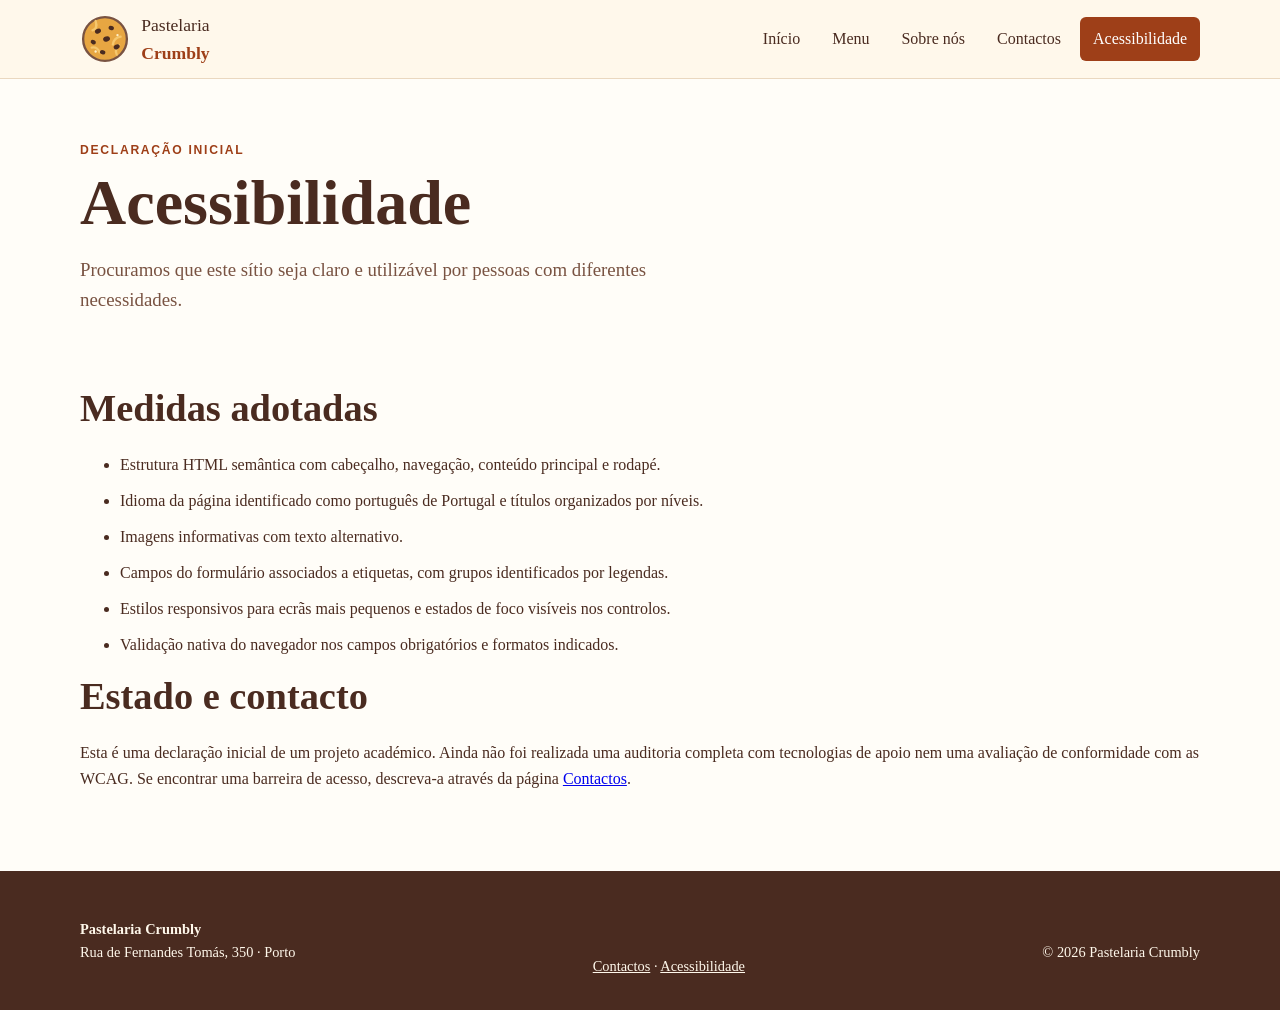
==== acessibilidade.html @ 71647176 "Conclui validação E3 e atualiza o site" ====
<!doctype html>
<html lang="pt-PT">
  <head>
    <meta charset="utf-8">
    <meta name="viewport" content="width=device-width, initial-scale=1">
    <meta name="description" content="Conheça as medidas iniciais de acessibilidade adotadas no sítio da Pastelaria Crumbly.">
    <title>Acessibilidade | Pastelaria Crumbly</title>
    <link rel="stylesheet" href="css/style.css">
  </head>
  <body>
    <header class="site-header">
      <div class="container header-content">
        <a class="brand" href="index.html" aria-label="Pastelaria Crumbly — página inicial"><span class="brand-mark" aria-hidden="true">
        <img src="images/cookie.svg" alt="">
        </span><span>Pastelaria <strong>Crumbly</strong></span></a>
        <nav aria-label="Navegação principal">
          <ul class="nav-list">
            <li>
              <a href="index.html">Início</a>
            </li>
            <li>
              <a href="menu.html">Menu</a>
            </li>
            <li>
              <a href="sobre.html">Sobre nós</a>
            </li>
            <li>
              <a href="contactos.html">Contactos</a>
            </li>
            <li>
              <a class="active" href="acessibilidade.html" aria-current="page">Acessibilidade</a>
            </li>
          </ul>
        </nav>
      </div>
    </header>
    <main>
      <section class="page-intro container">
        <p class="eyebrow">
          Declaração inicial
        </p>
        <h1>
          Acessibilidade
        </h1>
        <p>
          Procuramos que este sítio seja claro e utilizável por pessoas com diferentes necessidades.
        </p>
      </section>
      <section class="container accessibility-content" aria-labelledby="medidas-titulo">
        <h2 id="medidas-titulo">
          Medidas adotadas
        </h2>
        <ul>
          <li>
            Estrutura HTML semântica com cabeçalho, navegação, conteúdo principal e rodapé.
          </li>
          <li>
            Idioma da página identificado como português de Portugal e títulos organizados por níveis.
          </li>
          <li>
            Imagens informativas com texto alternativo.
          </li>
          <li>
            Campos do formulário associados a etiquetas, com grupos identificados por legendas.
          </li>
          <li>
            Estilos responsivos para ecrãs mais pequenos e estados de foco visíveis nos controlos.
          </li>
          <li>
            Validação nativa do navegador nos campos obrigatórios e formatos indicados.
          </li>
        </ul>
        <h2>
          Estado e contacto
        </h2>
        <p>
          Esta é uma declaração inicial de um projeto académico. Ainda não foi realizada uma auditoria completa com tecnologias de apoio nem uma avaliação de conformidade com as WCAG. Se encontrar uma barreira de acesso, descreva-a através da página <a href="contactos.html">Contactos</a>.
        </p>
      </section>
    </main>
    <footer class="site-footer">
      <div class="container footer-content">
        <p>
          <strong>Pastelaria Crumbly</strong>
          <br>
          Rua de Fernandes Tomás, 350 · Porto
        </p>
        <nav aria-label="Navegação do rodapé">
          <a href="contactos.html">Contactos</a> · <a href="acessibilidade.html">Acessibilidade</a>
        </nav>
        <p>
          © 2026 Pastelaria Crumbly
        </p>
      </div>
    </footer>
  </body>
</html>
---- css/style.css ----
/* 1. Cores e efeitos partilhados pelo site */
:root {
  --cream: #fff8eb;
  --paper: #fffdf8;
  --brown: #4a2b20;
  --brown-light: #795342;
  --orange: #c85b27;
  --orange-dark: #9e3f18;
  --gold: #e7a642;
  --line: #ead8c0;
  --shadow: 0 12px 30px rgba(74, 43, 32, .09);
}

/* 2. Regras base e estrutura geral */
* {
  box-sizing: border-box;
}

html {
  scroll-behavior: smooth;
}

body {
  margin: 0;
  background: var(--paper);
  color: var(--brown);
  font-family: Georgia, 'Times New Roman', serif;
  line-height: 1.6;
}

img {
  display: block;
  max-width: 100%;
  height: auto;
}

.container {
  width: min(1120px, calc(100% - 2rem));
  margin-inline: auto;
}

/* 3. Cabeçalho e navegação */
.site-header {
  background: var(--cream);
  border-bottom: 1px solid var(--line);
}

.header-content,
.footer-content {
  display: flex;
  align-items: center;
  justify-content: space-between;
  gap: 1rem;
}

.header-content {
  min-height: 78px;
}

.brand {
  display: flex;
  align-items: center;
  gap: .7rem;
  color: var(--brown);
  text-decoration: none;
  font-size: 1.1rem;
}

.brand strong {
  display: block;
  color: var(--orange-dark);
}

.brand-mark {
  display: grid;
  place-items: center;
  flex: 0 0 50px;
  width: 50px;
  height: 50px;
  transition: transform .18s ease, filter .18s ease;
}

.brand-mark img {
  width: 100%;
  height: 100%;
  object-fit: contain;
}

.brand:hover .brand-mark,
.brand:focus-visible .brand-mark {
  transform: rotate(-7deg) scale(1.1);
  filter: drop-shadow(0 4px 5px rgba(74, 43, 32, .45));
}

.brand:active .brand-mark {
  transform: rotate(5deg) scale(.88);
  filter: drop-shadow(0 1px 2px rgba(74, 43, 32, .35));
}

.nav-list {
  display: flex;
  gap: .4rem;
  list-style: none;
  margin: 0;
  padding: 0;
}

.nav-list a {
  display: block;
  padding: .55rem .8rem;
  color: var(--brown);
  text-decoration: none;
  border-radius: 6px;
}

.nav-list a:hover,
.nav-list a.active {
  background: var(--orange-dark);
  color: #fff;
}

/* 4. Página inicial, chamadas e botões */
.hero {
  display: grid;
  grid-template-columns: 1.05fr .95fr;
  gap: 3rem;
  align-items: center;
  padding-block: 5rem;
}

.eyebrow {
  margin: 0 0 .65rem;
  color: var(--orange-dark);
  font: 700 .76rem/1.3 Arial, sans-serif;
  letter-spacing: .14em;
  text-transform: uppercase;
}

.hero h1,
.page-intro h1 {
  max-width: 650px;
  margin: 0 0 1rem;
  font-size: clamp(2.4rem, 6vw, 4.7rem);
  line-height: 1.05;
}

.hero p:not(.eyebrow),
.page-intro > p:last-child {
  max-width: 620px;
  color: var(--brown-light);
  font-size: 1.18rem;
}

.hero-image {
  width: 100%;
  border-radius: 18px;
  box-shadow: var(--shadow);
}

.button-row {
  display: flex;
  flex-wrap: wrap;
  gap: .8rem;
  margin-top: 1.7rem;
}

.button {
  display: inline-block;
  padding: .75rem 1.1rem;
  background: var(--orange-dark);
  color: #fff;
  border-radius: 6px;
  text-decoration: none;
  font-family: Arial, sans-serif;
  font-weight: bold;
}

.button:hover {
  background: var(--orange-dark);
}

.button-secondary {
  background: transparent;
  color: var(--orange-dark);
  border: 1px solid var(--orange);
}

.callout {
  display: flex;
  align-items: center;
  justify-content: space-between;
  gap: 2rem;
  padding-block: 4rem;
}

.text-link {
  color: var(--orange-dark);
  font-weight: bold;
  text-decoration: none;
  white-space: nowrap;
}

.text-link:hover {
  text-decoration: underline;
}

/* 5. Secções, títulos e cartões */
.warm-section {
  padding-block: 4rem;
  background: var(--cream);
}

h2 {
  margin: .2rem 0 1.4rem;
  font-size: clamp(1.8rem, 3vw, 2.6rem);
  line-height: 1.15;
}

h3 {
  margin-bottom: .35rem;
}

.card-grid {
  display: grid;
  grid-template-columns: repeat(3, 1fr);
  gap: 1.3rem;
}

.card {
  overflow: hidden;
  background: var(--paper);
  border: 1px solid var(--line);
  border-radius: 12px;
  box-shadow: 0 5px 16px rgba(74, 43, 32, .05);
}

.card img {
  width: 100%;
  height: 170px;
  object-fit: cover;
}

.card h3,
.card p {
  margin-inline: 1.1rem;
}

.card p {
  color: var(--brown-light);
}

/* 6. Páginas interiores, menu e história */
.page-intro {
  padding-block: 4rem 3rem;
}

.page-intro h1 {
  font-size: clamp(2.5rem, 6vw, 4rem);
}

.menu-section {
  padding-bottom: 4rem;
}

.table-wrapper {
  overflow-x: auto;
}

table {
  width: 100%;
  border-collapse: collapse;
  background: var(--paper);
  border: 1px solid var(--line);
  box-shadow: var(--shadow);
}

caption {
  padding: 1rem 0;
  color: var(--brown-light);
  text-align: left;
  font-style: italic;
}

th,
td {
  padding: 1rem;
  text-align: left;
  border-bottom: 1px solid var(--line);
}

thead {
  background: var(--brown);
  color: #fff;
}

thead th {
  font-family: Arial, sans-serif;
  font-size: .9rem;
}

tbody th {
  font-weight: bold;
}

tbody tr:last-child th,
tbody tr:last-child td {
  border-bottom: 0;
}

tbody tr:nth-child(even) {
  background: var(--cream);
}

.note {
  color: var(--brown-light);
  font-size: .9rem;
}

.two-columns {
  display: grid;
  grid-template-columns: 1fr 1fr;
  gap: 3rem;
  align-items: center;
}

.section-image {
  width: 100%;
  border-radius: 14px;
  box-shadow: var(--shadow);
}

.story {
  padding-bottom: 4rem;
}

.story h2 {
  margin-top: 0;
}

.values-list {
  padding-left: 1.2rem;
}

.values-list li {
  margin-bottom: .5rem;
}

address {
  margin: 1rem 0;
  font-style: normal;
}

.warm-section .two-columns {
  min-height: 260px;
}

/* 7. Rodapé */
.site-footer {
  padding-block: 2rem;
  background: var(--brown);
  color: var(--cream);
  font-size: .9rem;
}

.footer-content {
  align-items: flex-end;
}

.site-footer a {
  color: var(--cream);
}

/* 8. Formulário e conteúdo de acessibilidade */
.form-section,
.accessibility-content {
  padding-bottom: 4rem;
}

.form-section > p,
.form-note {
  color: var(--brown-light);
}

.form-grid {
  display: grid;
  grid-template-columns: repeat(2, minmax(0, 1fr));
  gap: 1.2rem;
}

.form-field {
  display: grid;
  gap: .4rem;
  margin-bottom: 1.2rem;
}

.form-field-wide {
  grid-column: 1 / -1;
}

.form-field label,
fieldset legend {
  font-weight: bold;
}

.form-field input,
.form-field select,
.form-field textarea {
  width: 100%;
  min-height: 46px;
  padding: .7rem .8rem;
  border: 1px solid var(--brown-light);
  border-radius: 6px;
  background: var(--paper);
  color: var(--brown);
  font: inherit;
}

.form-field textarea {
  resize: vertical;
}

.form-field small {
  color: var(--brown-light);
  font-size: .9rem;
}

fieldset {
  margin: 0 0 1.2rem;
  padding: 1rem;
  border: 1px solid var(--line);
  border-radius: 8px;
}

fieldset legend {
  padding-inline: .35rem;
}

.choice-list {
  display: flex;
  flex-wrap: wrap;
  gap: .8rem 1.5rem;
}

.choice-list label {
  display: inline-flex;
  align-items: center;
  gap: .45rem;
}

.choice-list input {
  width: 1.1rem;
  height: 1.1rem;
  accent-color: var(--orange-dark);
}

.accessibility-content li {
  margin-bottom: .65rem;
}

/* 9. Foco de teclado e acessibilidade visual */
:focus-visible {
  outline: 3px solid var(--orange-dark);
  outline-offset: 3px;
}

.site-footer a:focus-visible {
  outline-color: var(--gold);
}

/* 10. Adaptações para ecrãs estreitos */
@media (max-width: 700px) {
  .header-content {
    align-items: flex-start;
    flex-direction: column;
    padding-block: 1rem;
  }

  .nav-list {
    display: grid;
    grid-template-columns: repeat(2, minmax(0, 1fr));
    width: 100%;
    gap: .25rem;
  }

  .nav-list a {
    padding: .45rem .55rem;
    font-size: .92rem;
  }

  .hero {
    grid-template-columns: 1fr;
    gap: 2rem;
    padding-block: 3rem;
  }

  .hero-image {
    order: -1;
  }

  .card-grid,
  .two-columns {
    grid-template-columns: 1fr;
  }

  .card-grid {
    gap: 1rem;
  }

  .callout,
  .footer-content {
    align-items: flex-start;
    flex-direction: column;
  }

  .callout {
    padding-block: 3rem;
  }

  .page-intro {
    padding-block: 3rem 2rem;
  }

  .warm-section {
    padding-block: 3rem;
  }

  th,
  td {
    padding: .75rem;
    font-size: .94rem;
  }

  .brand {
    font-size: 1rem;
  }
}

/* 11. Ajustes de formulário e acessibilidade para ecrãs estreitos */
@media (max-width: 700px) {
  .form-grid {
    grid-template-columns: 1fr;
  }

  .form-field-wide {
    grid-column: auto;
  }

  .form-section,
  .accessibility-content {
    padding-bottom: 3rem;
  }
}

/* Mantém a identidade sem animação para quem reduz movimento. */
@media (prefers-reduced-motion: reduce) {
  .brand-mark {
    transition: none;
  }
}
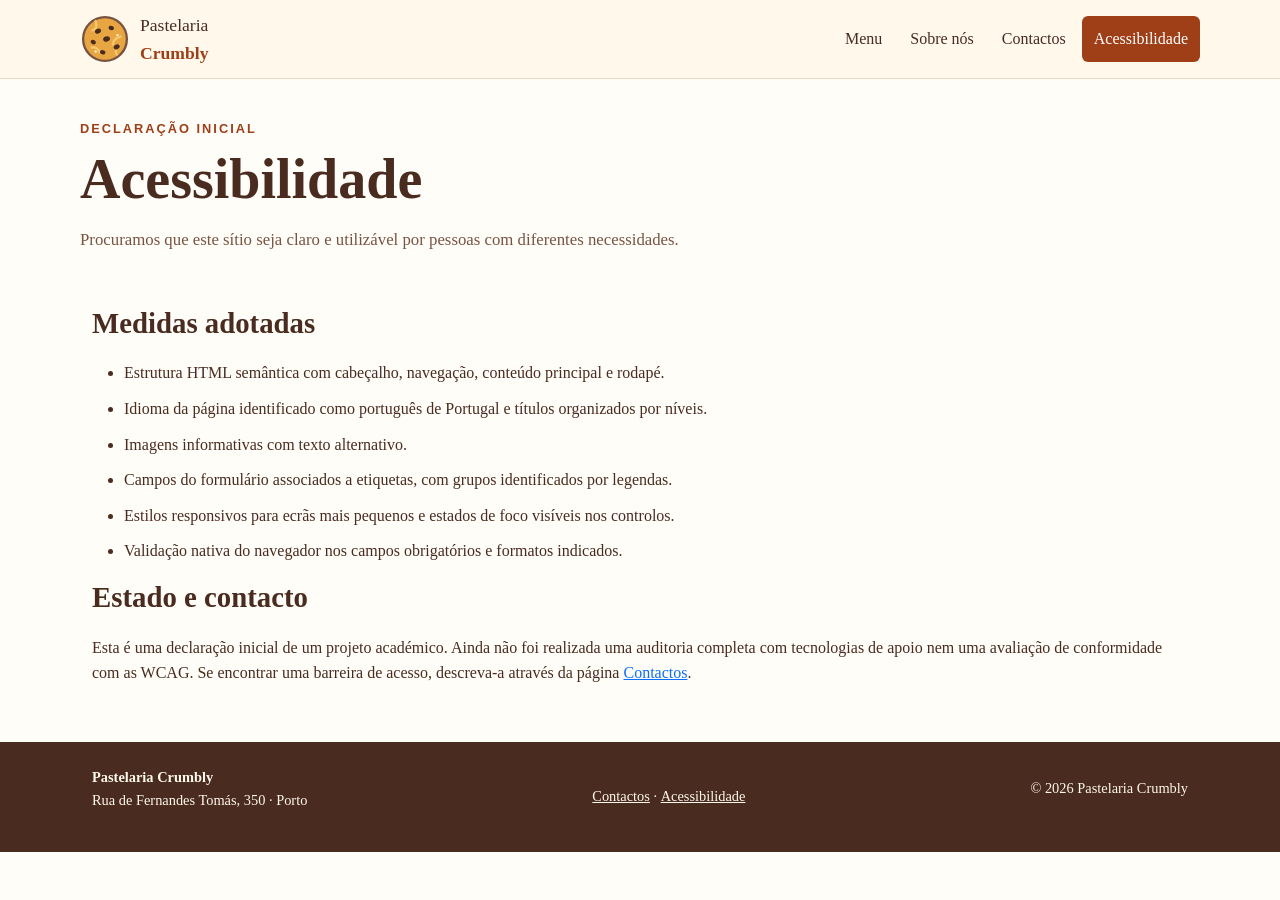
==== commit b0700442: "Concluir integracao Bootstrap e auditoria E6" ====
--- a/acessibilidade.html
+++ b/acessibilidade.html
@@ -5,7 +5,9 @@
     <meta name="viewport" content="width=device-width, initial-scale=1">
     <meta name="description" content="Conheça as medidas iniciais de acessibilidade adotadas no sítio da Pastelaria Crumbly.">
     <title>Acessibilidade | Pastelaria Crumbly</title>
+    <link href="https://cdn.jsdelivr.net/npm/bootstrap@5.3.9/dist/css/bootstrap.min.css" rel="stylesheet" integrity="sha384-yEPZ7jP9S0QKiUQ0m3jjsO4ProIW7wvR9gXkI7JOGa2XVsw53Yke2bsdkBbjmmiX" crossorigin="anonymous">
     <link rel="stylesheet" href="css/style.css">
+    <link rel="stylesheet" href="css/bootstrap-custom.css">
   </head>
   <body>
     <header class="site-header">
@@ -15,9 +17,6 @@
         </span><span>Pastelaria <strong>Crumbly</strong></span></a>
         <nav aria-label="Navegação principal">
           <ul class="nav-list">
-            <li>
-              <a href="index.html">Início</a>
-            </li>
             <li>
               <a href="menu.html">Menu</a>
             </li>
--- a/css/style.css
+++ b/css/style.css
@@ -1,105 +1,97 @@
-/* 1. Cores e efeitos partilhados pelo site */
-:root {
-  --cream: #fff8eb;
-  --paper: #fffdf8;
-  --brown: #4a2b20;
-  --brown-light: #795342;
-  --orange: #c85b27;
-  --orange-dark: #9e3f18;
-  --gold: #e7a642;
-  --line: #ead8c0;
-  --shadow: 0 12px 30px rgba(74, 43, 32, .09);
-}
-
-/* 2. Regras base e estrutura geral */
+/* Modelo de caixa: espaçamento e bordas contam dentro da largura definida. */
 * {
   box-sizing: border-box;
 }
 
-html {
-  scroll-behavior: smooth;
-}
-
 body {
   margin: 0;
-  background: var(--paper);
-  color: var(--brown);
+  background: #fffdf8;
+  color: #4a2b20;
   font-family: Georgia, 'Times New Roman', serif;
   line-height: 1.6;
 }
 
-img {
+img,
+.responsive-image {
   display: block;
   max-width: 100%;
   height: auto;
 }
 
 .container {
-  width: min(1120px, calc(100% - 2rem));
-  margin-inline: auto;
-}
-
-/* 3. Cabeçalho e navegação */
+  width: 92%;
+  max-width: 100%;
+  min-width: 0;
+  margin: 0 auto;
+}
+
+main,
+section,
+article,
+figure,
+nav {
+  max-width: 100%;
+}
+
+/* No telemóvel o cabeçalho e a navegação podem ocupar várias linhas. */
 .site-header {
-  background: var(--cream);
-  border-bottom: 1px solid var(--line);
+  background: #fff8eb;
+  border-bottom: 1px solid #ead8c0;
 }
 
 .header-content,
 .footer-content {
   display: flex;
-  align-items: center;
-  justify-content: space-between;
-  gap: 1rem;
+  flex-direction: column;
+  align-items: flex-start;
+  gap: 12px;
+}
+
+.header-content > *,
+.footer-content > *,
+.hero > *,
+.callout > *,
+.card-grid > *,
+.two-columns > *,
+.form-grid > * {
+  min-width: 0;
 }
 
 .header-content {
-  min-height: 78px;
+  padding: 12px 0;
 }
 
 .brand {
   display: flex;
   align-items: center;
-  gap: .7rem;
-  color: var(--brown);
+  gap: 10px;
+  min-height: 50px;
+  color: #4a2b20;
   text-decoration: none;
   font-size: 1.1rem;
 }
 
 .brand strong {
   display: block;
-  color: var(--orange-dark);
+  color: #9e3f18;
 }
 
 .brand-mark {
-  display: grid;
-  place-items: center;
-  flex: 0 0 50px;
   width: 50px;
   height: 50px;
-  transition: transform .18s ease, filter .18s ease;
 }
 
 .brand-mark img {
   width: 100%;
   height: 100%;
-  object-fit: contain;
-}
-
-.brand:hover .brand-mark,
-.brand:focus-visible .brand-mark {
-  transform: rotate(-7deg) scale(1.1);
-  filter: drop-shadow(0 4px 5px rgba(74, 43, 32, .45));
-}
-
-.brand:active .brand-mark {
-  transform: rotate(5deg) scale(.88);
-  filter: drop-shadow(0 1px 2px rgba(74, 43, 32, .35));
 }
 
 .nav-list {
   display: flex;
-  gap: .4rem;
+  flex-wrap: wrap;
+  max-width: 100%;
+  min-width: 0;
+  gap: 4px;
   list-style: none;
   margin: 0;
   padding: 0;
@@ -107,195 +99,227 @@
 
 .nav-list a {
   display: block;
-  padding: .55rem .8rem;
-  color: var(--brown);
+  min-width: 24px;
+  min-height: 44px;
+  padding: 10px 12px;
+  color: #4a2b20;
   text-decoration: none;
   border-radius: 6px;
 }
 
 .nav-list a:hover,
 .nav-list a.active {
-  background: var(--orange-dark);
+  background: #9e3f18;
   color: #fff;
 }
 
-/* 4. Página inicial, chamadas e botões */
+/* Os conteúdos começam em uma coluna, adequada a ecrãs pequenos. */
 .hero {
   display: grid;
-  grid-template-columns: 1.05fr .95fr;
-  gap: 3rem;
+  grid-template-columns: minmax(0, 1fr);
+  min-width: 0;
+  gap: 24px;
   align-items: center;
-  padding-block: 5rem;
+  padding: 40px 0;
 }
 
 .eyebrow {
-  margin: 0 0 .65rem;
-  color: var(--orange-dark);
-  font: 700 .76rem/1.3 Arial, sans-serif;
-  letter-spacing: .14em;
+  margin: 0 0 10px;
+  color: #9e3f18;
+  font-family: Arial, sans-serif;
+  font-size: .8rem;
+  font-weight: bold;
+  letter-spacing: 2px;
   text-transform: uppercase;
 }
 
 .hero h1,
 .page-intro h1 {
+  width: 100%;
+  min-width: 0;
+  max-width: 100%;
   max-width: 650px;
-  margin: 0 0 1rem;
-  font-size: clamp(2.4rem, 6vw, 4.7rem);
-  line-height: 1.05;
+  margin: 0 0 16px;
+  font-size: 2.1rem;
+  overflow-wrap: anywhere;
+  line-height: 1.1;
 }
 
 .hero p:not(.eyebrow),
 .page-intro > p:last-child {
+  width: 100%;
+  min-width: 0;
   max-width: 620px;
-  color: var(--brown-light);
-  font-size: 1.18rem;
+  color: #795342;
+  font-size: 1.05rem;
 }
 
 .hero-image {
   width: 100%;
   border-radius: 18px;
-  box-shadow: var(--shadow);
 }
 
 .button-row {
   display: flex;
   flex-wrap: wrap;
-  gap: .8rem;
-  margin-top: 1.7rem;
+  min-width: 0;
+  gap: 10px;
+  margin-top: 24px;
 }
 
 .button {
   display: inline-block;
-  padding: .75rem 1.1rem;
-  background: var(--orange-dark);
+  min-width: 24px;
+  min-height: 44px;
+  padding: 10px 16px;
+  background: #9e3f18;
   color: #fff;
+  border: 1px solid #9e3f18;
   border-radius: 6px;
   text-decoration: none;
   font-family: Arial, sans-serif;
   font-weight: bold;
+  overflow-wrap: anywhere;
 }
 
 .button:hover {
-  background: var(--orange-dark);
+  background: #4a2b20;
+  border-color: #4a2b20;
 }
 
 .button-secondary {
-  background: transparent;
-  color: var(--orange-dark);
-  border: 1px solid var(--orange);
+  background: #fffdf8;
+  color: #9e3f18;
+}
+
+.button-secondary:hover {
+  color: #fff;
 }
 
 .callout {
   display: flex;
+  flex-direction: column;
+  align-items: flex-start;
+  gap: 16px;
+  padding: 40px 0;
+}
+
+.text-link {
+  display: inline-flex;
   align-items: center;
-  justify-content: space-between;
-  gap: 2rem;
-  padding-block: 4rem;
-}
-
-.text-link {
-  color: var(--orange-dark);
+  min-height: 44px;
+  color: #9e3f18;
   font-weight: bold;
   text-decoration: none;
-  white-space: nowrap;
 }
 
 .text-link:hover {
   text-decoration: underline;
 }
 
-/* 5. Secções, títulos e cartões */
 .warm-section {
-  padding-block: 4rem;
-  background: var(--cream);
+  padding: 40px 0;
+  background: #fff8eb;
 }
 
 h2 {
-  margin: .2rem 0 1.4rem;
-  font-size: clamp(1.8rem, 3vw, 2.6rem);
-  line-height: 1.15;
+  margin: 4px 0 20px;
+  font-size: 1.8rem;
+  line-height: 1.2;
 }
 
 h3 {
-  margin-bottom: .35rem;
+  margin-bottom: 6px;
 }
 
 .card-grid {
   display: grid;
-  grid-template-columns: repeat(3, 1fr);
-  gap: 1.3rem;
+  grid-template-columns: minmax(0, 1fr);
+  gap: 16px;
 }
 
 .card {
-  overflow: hidden;
-  background: var(--paper);
-  border: 1px solid var(--line);
+  background: #fffdf8;
+  border: 1px solid #ead8c0;
   border-radius: 12px;
-  box-shadow: 0 5px 16px rgba(74, 43, 32, .05);
 }
 
 .card img {
   width: 100%;
-  height: 170px;
-  object-fit: cover;
-}
-
-.card h3,
+  border-radius: 12px 12px 0 0;
+}
+
+.card > h3,
+.card > p {
+  margin-right: 16px;
+  margin-left: 16px;
+}
+
 .card p {
-  margin-inline: 1.1rem;
-}
-
-.card p {
-  color: var(--brown-light);
-}
-
-/* 6. Páginas interiores, menu e história */
+  color: #795342;
+}
+
+/* Tabelas e conteúdos interiores */
 .page-intro {
-  padding-block: 4rem 3rem;
+  padding: 40px 0 32px;
 }
 
 .page-intro h1 {
-  font-size: clamp(2.5rem, 6vw, 4rem);
+  font-size: 2.4rem;
 }
 
 .menu-section {
-  padding-bottom: 4rem;
+  padding-bottom: 40px;
 }
 
 .table-wrapper {
-  overflow-x: auto;
+  max-width: 100%;
+  min-width: 0;
+  overflow-x: visible;
 }
 
 table {
   width: 100%;
+  max-width: 100%;
+  table-layout: fixed;
   border-collapse: collapse;
-  background: var(--paper);
-  border: 1px solid var(--line);
-  box-shadow: var(--shadow);
+  background: #fffdf8;
+  border: 1px solid #ead8c0;
+}
+
+table th:first-child,
+table td:first-child {
+  width: 38%;
+}
+
+table th:last-child,
+table td:last-child {
+  width: 20%;
 }
 
 caption {
-  padding: 1rem 0;
-  color: var(--brown-light);
+  padding: 12px 0;
+  color: #795342;
   text-align: left;
   font-style: italic;
 }
 
 th,
 td {
-  padding: 1rem;
+  padding: 7px 5px;
   text-align: left;
-  border-bottom: 1px solid var(--line);
+  border-bottom: 1px solid #ead8c0;
+  overflow-wrap: anywhere;
 }
 
 thead {
-  background: var(--brown);
+  background: #4a2b20;
   color: #fff;
 }
 
 thead th {
   font-family: Arial, sans-serif;
-  font-size: .9rem;
+  font-size: .78rem;
 }
 
 tbody th {
@@ -308,29 +332,63 @@
 }
 
 tbody tr:nth-child(even) {
-  background: var(--cream);
+  background: #fff8eb;
 }
 
 .note {
-  color: var(--brown-light);
+  color: #795342;
   font-size: .9rem;
+}
+
+.menu-note {
+  margin-top: 16px;
+  padding: 12px;
+  border: 1px solid #ead8c0;
+  background: #fff8eb;
+}
+
+.menu-note summary {
+  min-height: 44px;
+  padding: 8px 0;
+  cursor: pointer;
+  font-weight: bold;
+}
+
+.menu-note p {
+  margin-bottom: 0;
+}
+
+.menu-figure {
+  margin: 0;
+}
+
+.menu-figure figcaption {
+  margin-top: 10px;
+  color: #795342;
+  font-size: .9rem;
+  text-align: center;
+}
+
+mark {
+  padding: 2px 4px;
+  background: #f5d58d;
+  color: #4a2b20;
 }
 
 .two-columns {
   display: grid;
-  grid-template-columns: 1fr 1fr;
-  gap: 3rem;
+  grid-template-columns: minmax(0, 1fr);
+  gap: 24px;
   align-items: center;
 }
 
 .section-image {
   width: 100%;
   border-radius: 14px;
-  box-shadow: var(--shadow);
 }
 
 .story {
-  padding-bottom: 4rem;
+  padding-bottom: 40px;
 }
 
 .story h2 {
@@ -338,63 +396,63 @@
 }
 
 .values-list {
-  padding-left: 1.2rem;
+  padding-left: 20px;
 }
 
 .values-list li {
-  margin-bottom: .5rem;
+  margin-bottom: 8px;
 }
 
 address {
-  margin: 1rem 0;
+  margin: 16px 0;
   font-style: normal;
 }
 
 .warm-section .two-columns {
-  min-height: 260px;
-}
-
-/* 7. Rodapé */
+  min-height: 240px;
+}
+
+/* Rodapé */
 .site-footer {
-  padding-block: 2rem;
-  background: var(--brown);
-  color: var(--cream);
+  padding: 24px 0;
+  background: #4a2b20;
+  color: #fff8eb;
   font-size: .9rem;
 }
 
-.footer-content {
-  align-items: flex-end;
-}
-
 .site-footer a {
-  color: var(--cream);
-}
-
-/* 8. Formulário e conteúdo de acessibilidade */
+  display: inline-block;
+  min-width: 24px;
+  min-height: 24px;
+  padding: 2px 0;
+  color: #fff8eb;
+}
+
+/* Formulário: em telemóveis cada campo ocupa a largura disponível. */
 .form-section,
 .accessibility-content {
-  padding-bottom: 4rem;
+  padding-bottom: 40px;
 }
 
 .form-section > p,
 .form-note {
-  color: var(--brown-light);
+  color: #795342;
 }
 
 .form-grid {
   display: grid;
-  grid-template-columns: repeat(2, minmax(0, 1fr));
-  gap: 1.2rem;
+  grid-template-columns: 1fr;
+  gap: 12px;
 }
 
 .form-field {
   display: grid;
-  gap: .4rem;
-  margin-bottom: 1.2rem;
+  gap: 6px;
+  margin-bottom: 16px;
 }
 
 .form-field-wide {
-  grid-column: 1 / -1;
+  grid-column: 1;
 }
 
 .form-field label,
@@ -406,13 +464,82 @@
 .form-field select,
 .form-field textarea {
   width: 100%;
-  min-height: 46px;
-  padding: .7rem .8rem;
-  border: 1px solid var(--brown-light);
+  min-height: 44px;
+  padding: 10px 12px;
+  border: 1px solid #795342;
   border-radius: 6px;
-  background: var(--paper);
-  color: var(--brown);
+  background: #fffdf8;
+  color: #4a2b20;
   font: inherit;
+}
+
+@media (max-width: 420px) {
+  body {
+    width: 100%;
+    max-width: 100%;
+    overflow-wrap: break-word;
+  }
+
+  .container {
+    width: calc(100% - 32px);
+    max-width: calc(100% - 32px);
+  }
+
+  .hero,
+  .warm-section > .container,
+  .page-intro.container,
+  .menu-section.container,
+  .story.container,
+  .form-section.container,
+  .accessibility-content.container {
+    width: 100%;
+    max-width: 100%;
+    padding-right: 16px;
+    padding-left: 16px;
+  }
+
+  .hero-copy,
+  .card,
+  .callout > *,
+  .two-columns > *,
+  .form-grid > * {
+    width: 100%;
+    max-width: 100%;
+    min-width: 0;
+  }
+
+  .hero-image,
+  .section-image,
+  .card img,
+  table {
+    width: 100%;
+    max-width: 100%;
+  }
+
+  .nav-list {
+    gap: 2px;
+  }
+
+  .nav-list a {
+    padding-right: 8px;
+    padding-left: 8px;
+  }
+
+  .hero h1,
+  .page-intro h1 {
+    font-size: 1.9rem;
+  }
+
+  .hero,
+  .page-intro {
+    padding-top: 32px;
+  }
+
+  th,
+  td {
+    padding: 6px 4px;
+    font-size: .82rem;
+  }
 }
 
 .form-field textarea {
@@ -420,140 +547,153 @@
 }
 
 .form-field small {
-  color: var(--brown-light);
+  color: #795342;
   font-size: .9rem;
 }
 
 fieldset {
-  margin: 0 0 1.2rem;
-  padding: 1rem;
-  border: 1px solid var(--line);
+  margin: 0 0 16px;
+  padding: 12px;
+  border: 1px solid #ead8c0;
   border-radius: 8px;
 }
 
 fieldset legend {
-  padding-inline: .35rem;
+  padding: 0 6px;
 }
 
 .choice-list {
   display: flex;
   flex-wrap: wrap;
-  gap: .8rem 1.5rem;
+  gap: 8px 16px;
 }
 
 .choice-list label {
   display: inline-flex;
   align-items: center;
-  gap: .45rem;
+  min-height: 32px;
+  gap: 7px;
 }
 
 .choice-list input {
-  width: 1.1rem;
-  height: 1.1rem;
-  accent-color: var(--orange-dark);
+  width: 24px;
+  height: 24px;
 }
 
 .accessibility-content li {
-  margin-bottom: .65rem;
-}
-
-/* 9. Foco de teclado e acessibilidade visual */
-:focus-visible {
-  outline: 3px solid var(--orange-dark);
+  margin-bottom: 10px;
+}
+
+/* A ligação no texto também recebe uma área de toque suficiente. */
+.accessibility-content a {
+  display: inline-block;
+  min-height: 24px;
+}
+
+/* Controlos interativos com área mínima de toque de 24 por 24 px. */
+a,
+button,
+summary {
+  min-width: 24px;
+  min-height: 24px;
+}
+
+/* Foco visível para navegação com teclado */
+a:focus,
+button:focus,
+input:focus,
+select:focus,
+textarea:focus,
+summary:focus {
+  outline: 3px solid #9e3f18;
   outline-offset: 3px;
 }
 
-.site-footer a:focus-visible {
-  outline-color: var(--gold);
-}
-
-/* 10. Adaptações para ecrãs estreitos */
-@media (max-width: 700px) {
+.site-footer a:focus {
+  outline-color: #e7a642;
+}
+
+/* Ponto de rutura 1: tablets pequenos */
+@media (min-width: 600px) {
+  .container {
+    width: 90%;
+  }
+
+  .hero {
+    grid-template-columns: minmax(0, 1fr) minmax(0, 1fr);
+    gap: 28px;
+    padding: 56px 0;
+  }
+
+  .hero h1,
+  .page-intro h1 {
+    font-size: 3rem;
+  }
+
+  .card-grid,
+  .two-columns,
+  .form-grid {
+    grid-template-columns: minmax(0, 1fr) minmax(0, 1fr);
+  }
+
+  .form-field-wide {
+    grid-column: 1 / 3;
+  }
+
+  .callout {
+    flex-direction: row;
+    align-items: center;
+    justify-content: space-between;
+  }
+}
+
+/* Ponto de rutura 2: ecrãs portáteis e computadores */
+@media (min-width: 900px) {
+  .container {
+    width: 88%;
+    max-width: 1120px;
+  }
+
+  .header-content,
+  .footer-content {
+    flex-direction: row;
+    align-items: center;
+    justify-content: space-between;
+  }
+
   .header-content {
-    align-items: flex-start;
-    flex-direction: column;
-    padding-block: 1rem;
-  }
-
-  .nav-list {
-    display: grid;
-    grid-template-columns: repeat(2, minmax(0, 1fr));
-    width: 100%;
-    gap: .25rem;
-  }
-
-  .nav-list a {
-    padding: .45rem .55rem;
-    font-size: .92rem;
+    min-height: 78px;
+    padding: 0;
   }
 
   .hero {
-    grid-template-columns: 1fr;
-    gap: 2rem;
-    padding-block: 3rem;
-  }
-
-  .hero-image {
-    order: -1;
-  }
-
-  .card-grid,
-  .two-columns {
-    grid-template-columns: 1fr;
+    gap: 40px;
+    padding: 80px 0;
+  }
+
+  .hero h1,
+  .page-intro h1 {
+    font-size: 3.5rem;
   }
 
   .card-grid {
-    gap: 1rem;
-  }
-
-  .callout,
-  .footer-content {
-    align-items: flex-start;
-    flex-direction: column;
-  }
-
+    grid-template-columns: repeat(3, minmax(0, 1fr));
+  }
+
+  .warm-section,
   .callout {
-    padding-block: 3rem;
-  }
-
-  .page-intro {
-    padding-block: 3rem 2rem;
-  }
-
-  .warm-section {
-    padding-block: 3rem;
-  }
-
-  th,
-  td {
-    padding: .75rem;
-    font-size: .94rem;
-  }
-
-  .brand {
-    font-size: 1rem;
-  }
-}
-
-/* 11. Ajustes de formulário e acessibilidade para ecrãs estreitos */
-@media (max-width: 700px) {
-  .form-grid {
-    grid-template-columns: 1fr;
-  }
-
-  .form-field-wide {
-    grid-column: auto;
-  }
-
-  .form-section,
-  .accessibility-content {
-    padding-bottom: 3rem;
-  }
-}
-
-/* Mantém a identidade sem animação para quem reduz movimento. */
-@media (prefers-reduced-motion: reduce) {
-  .brand-mark {
-    transition: none;
-  }
-}
+    padding-top: 64px;
+    padding-bottom: 64px;
+  }
+}
+
+/* Ponto de rutura 3: ecrãs largos */
+@media (min-width: 1200px) {
+  .container {
+    width: 1120px;
+  }
+
+  .hero {
+    grid-template-columns: minmax(0, 1.1fr) minmax(0, .9fr);
+  }
+}
